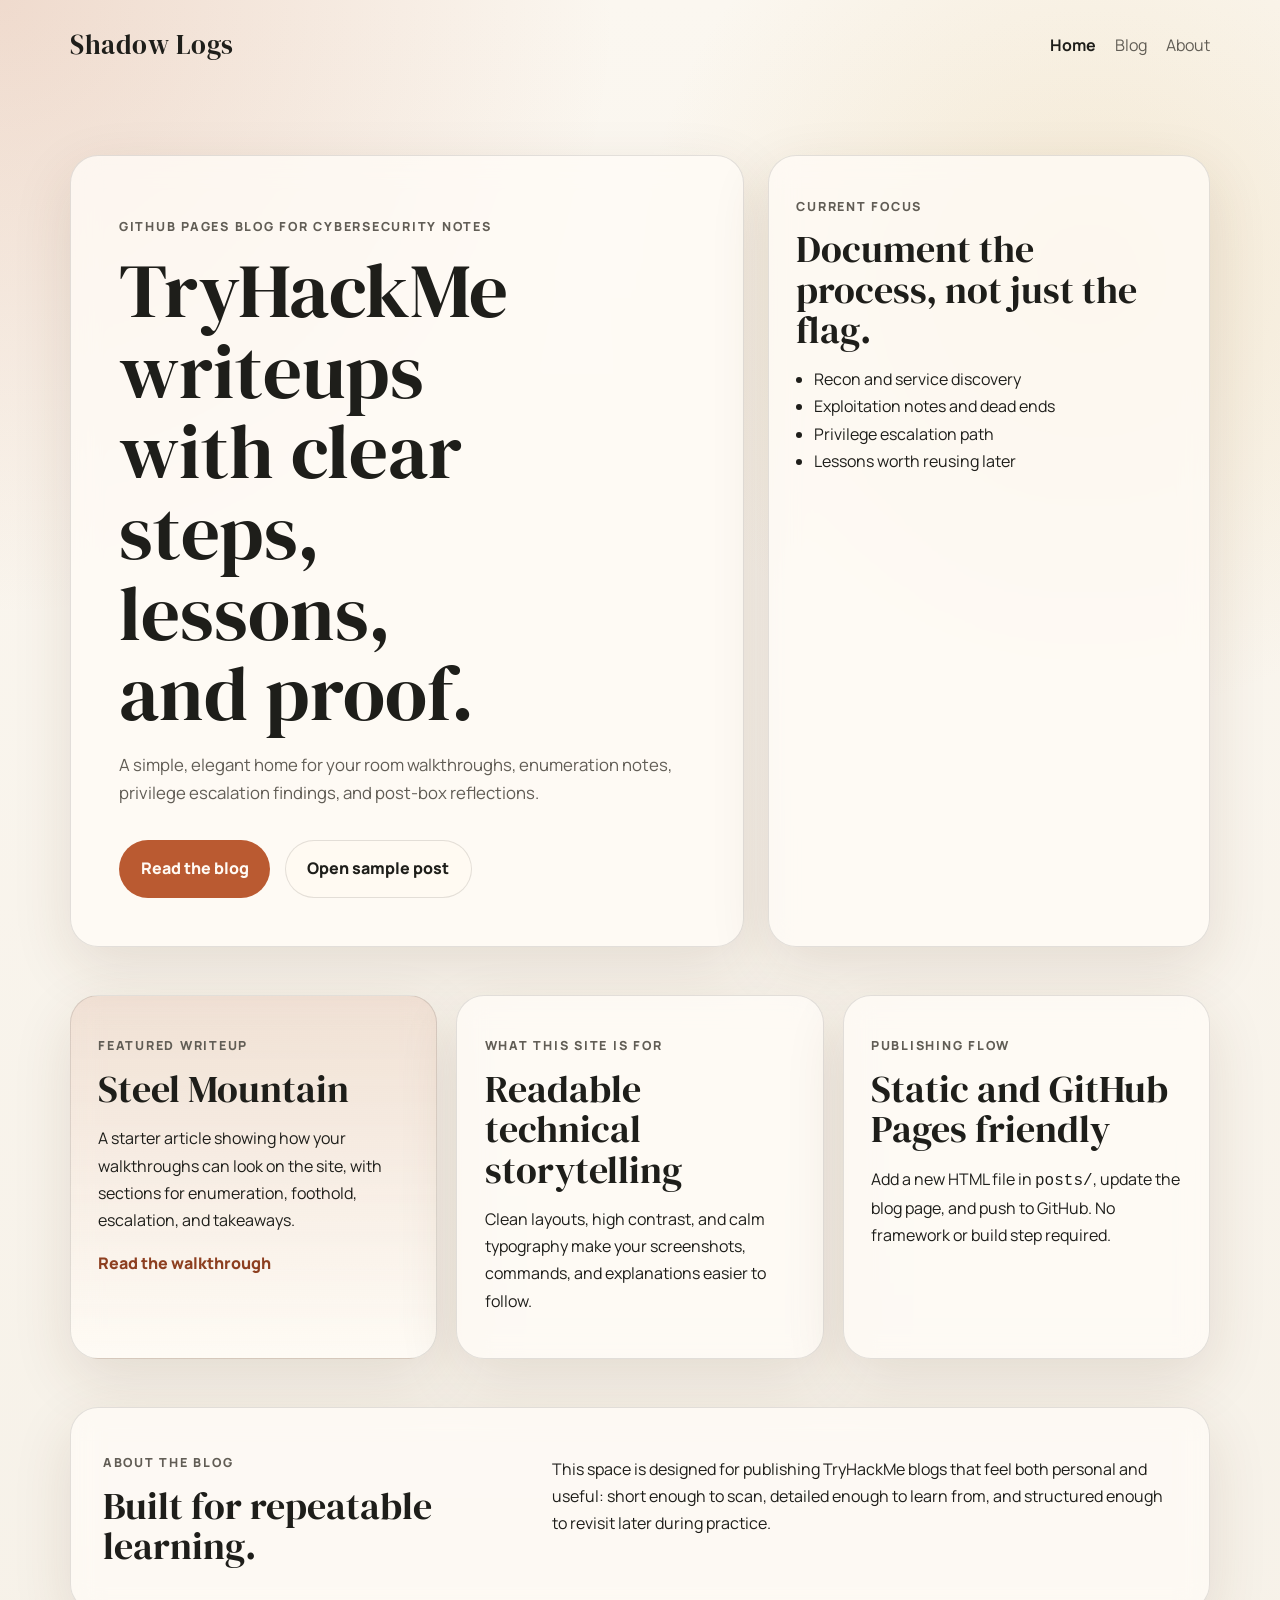
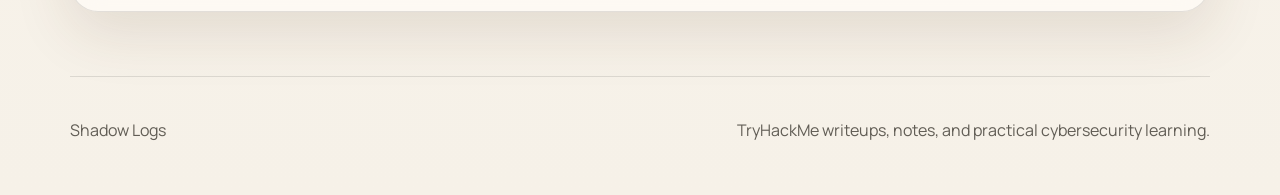
==== index.html @ 6ab24d90 "first commit" ====
<!DOCTYPE html>
<html lang="en">
  <head>
    <meta charset="UTF-8" />
    <meta name="viewport" content="width=device-width, initial-scale=1.0" />
    <title>Shadow Logs | TryHackMe Writeups</title>
    <meta
      name="description"
      content="A clean GitHub Pages blog for TryHackMe walkthroughs, notes, and practical cybersecurity lessons."
    />
    <link rel="preconnect" href="https://fonts.googleapis.com" />
    <link rel="preconnect" href="https://fonts.gstatic.com" crossorigin />
    <link
      href="https://fonts.googleapis.com/css2?family=DM+Serif+Display:ital@0;1&family=Manrope:wght@400;500;600;700;800&display=swap"
      rel="stylesheet"
    />
    <link rel="stylesheet" href="styles.css" />
  </head>
  <body>
    <div class="page-shell">
      <header class="site-header">
        <a class="brand" href="index.html">Shadow Logs</a>
        <nav class="site-nav">
          <a href="index.html" aria-current="page">Home</a>
          <a href="blog.html">Blog</a>
          <a href="#about">About</a>
        </nav>
      </header>

      <main>
        <section class="hero">
          <div class="hero-copy">
            <p class="eyebrow">GitHub Pages blog for cybersecurity notes</p>
            <h1>TryHackMe writeups with clear steps, lessons, and proof.</h1>
            <p class="hero-text">
              A simple, elegant home for your room walkthroughs, enumeration
              notes, privilege escalation findings, and post-box reflections.
            </p>
            <div class="hero-actions">
              <a class="button button-primary" href="blog.html">Read the blog</a>
              <a class="button button-secondary" href="posts/steel-mountain.html"
                >Open sample post</a
              >
            </div>
          </div>

          <aside class="hero-card">
            <p class="card-label">Current focus</p>
            <h2>Document the process, not just the flag.</h2>
            <ul class="hero-points">
              <li>Recon and service discovery</li>
              <li>Exploitation notes and dead ends</li>
              <li>Privilege escalation path</li>
              <li>Lessons worth reusing later</li>
            </ul>
          </aside>
        </section>

        <section class="featured-grid">
          <article class="feature-card feature-card-highlight">
            <p class="card-label">Featured writeup</p>
            <h2>Steel Mountain</h2>
            <p>
              A starter article showing how your walkthroughs can look on the
              site, with sections for enumeration, foothold, escalation, and
              takeaways.
            </p>
            <a class="text-link" href="posts/steel-mountain.html"
              >Read the walkthrough</a
            >
          </article>

          <article class="feature-card">
            <p class="card-label">What this site is for</p>
            <h2>Readable technical storytelling</h2>
            <p>
              Clean layouts, high contrast, and calm typography make your
              screenshots, commands, and explanations easier to follow.
            </p>
          </article>

          <article class="feature-card">
            <p class="card-label">Publishing flow</p>
            <h2>Static and GitHub Pages friendly</h2>
            <p>
              Add a new HTML file in <code>posts/</code>, update the blog page,
              and push to GitHub. No framework or build step required.
            </p>
          </article>
        </section>

        <section class="about-section" id="about">
          <div>
            <p class="eyebrow">About the blog</p>
            <h2>Built for repeatable learning.</h2>
          </div>
          <p>
            This space is designed for publishing TryHackMe blogs that feel both
            personal and useful: short enough to scan, detailed enough to learn
            from, and structured enough to revisit later during practice.
          </p>
        </section>
      </main>

      <footer class="site-footer">
        <p>Shadow Logs</p>
        <p>TryHackMe writeups, notes, and practical cybersecurity learning.</p>
      </footer>
    </div>
  </body>
</html>
---- styles.css ----
:root {
  --bg: #f6f1e8;
  --bg-strong: #efe2cc;
  --surface: rgba(255, 252, 246, 0.78);
  --surface-strong: #fffaf1;
  --text: #1e1e1a;
  --muted: #615d55;
  --line: rgba(30, 30, 26, 0.12);
  --accent: #ba5a31;
  --accent-dark: #8d3f20;
  --shadow: 0 20px 60px rgba(84, 49, 24, 0.12);
  --radius-lg: 28px;
  --radius-md: 20px;
  --radius-sm: 14px;
  --max-width: 1140px;
}

* {
  box-sizing: border-box;
}

html {
  scroll-behavior: smooth;
}

body {
  margin: 0;
  font-family: "Manrope", sans-serif;
  color: var(--text);
  background:
    radial-gradient(circle at top left, rgba(186, 90, 49, 0.18), transparent 28%),
    radial-gradient(circle at 85% 15%, rgba(215, 175, 97, 0.2), transparent 24%),
    linear-gradient(180deg, #fbf7f0 0%, var(--bg) 100%);
  line-height: 1.7;
}

a {
  color: inherit;
  text-decoration: none;
}

img {
  max-width: 100%;
  display: block;
}

code,
pre {
  font-family: "SFMono-Regular", Consolas, "Liberation Mono", Menlo, monospace;
}

.page-shell {
  width: min(calc(100% - 2rem), var(--max-width));
  margin: 0 auto;
}

.site-header,
.site-footer {
  display: flex;
  align-items: center;
  justify-content: space-between;
  gap: 1rem;
}

.site-header {
  padding: 1.4rem 0;
}

.brand {
  font-family: "DM Serif Display", serif;
  font-size: 1.7rem;
  letter-spacing: 0.02em;
}

.site-nav {
  display: flex;
  gap: 1.2rem;
  flex-wrap: wrap;
}

.site-nav a {
  color: var(--muted);
}

.site-nav a[aria-current="page"] {
  color: var(--text);
  font-weight: 700;
}

.hero {
  display: grid;
  grid-template-columns: 1.45fr 0.95fr;
  gap: 1.5rem;
  padding: 4rem 0 2rem;
  align-items: stretch;
}

.hero-copy,
.hero-card,
.feature-card,
.about-section,
.post-card,
.post-article,
.sidebar-card {
  background: var(--surface);
  backdrop-filter: blur(14px);
  border: 1px solid var(--line);
  border-radius: var(--radius-lg);
  box-shadow: var(--shadow);
}

.hero-copy {
  padding: 3rem;
}

.hero-card,
.feature-card,
.post-card,
.sidebar-card {
  padding: 1.7rem;
}

.hero h1,
.page-intro h1,
.post-article h1,
.featured-grid h2,
.about-section h2,
.post-card h2,
.hero-card h2 {
  font-family: "DM Serif Display", serif;
  line-height: 1.05;
  font-weight: 400;
  margin: 0;
}

.hero h1 {
  font-size: clamp(3rem, 6vw, 5.4rem);
  max-width: 10ch;
  margin: 0.4rem 0 1rem;
}

.eyebrow,
.card-label,
.post-meta {
  text-transform: uppercase;
  letter-spacing: 0.14em;
  font-size: 0.78rem;
  font-weight: 800;
  color: var(--muted);
}

.hero-text,
.page-intro p,
.lead {
  font-size: 1.05rem;
  color: var(--muted);
  max-width: 58ch;
}

.hero-actions {
  display: flex;
  flex-wrap: wrap;
  gap: 0.9rem;
  margin-top: 2rem;
}

.button {
  display: inline-flex;
  align-items: center;
  justify-content: center;
  border-radius: 999px;
  padding: 0.9rem 1.35rem;
  font-weight: 800;
  transition: transform 0.2s ease, background-color 0.2s ease;
}

.button:hover,
.text-link:hover {
  transform: translateY(-1px);
}

.button-primary {
  background: var(--accent);
  color: #fffaf4;
}

.button-primary:hover {
  background: var(--accent-dark);
}

.button-secondary {
  background: rgba(255, 250, 241, 0.88);
  border: 1px solid var(--line);
}

.hero-points,
.sidebar-card ul {
  padding-left: 1.1rem;
  margin-bottom: 0;
}

.featured-grid {
  display: grid;
  grid-template-columns: repeat(3, minmax(0, 1fr));
  gap: 1.2rem;
  padding: 1rem 0 2rem;
}

.feature-card-highlight {
  background:
    linear-gradient(180deg, rgba(186, 90, 49, 0.12), rgba(255, 252, 246, 0.85));
}

.feature-card h2,
.post-card h2,
.hero-card h2,
.about-section h2 {
  font-size: clamp(1.6rem, 3vw, 2.5rem);
  margin-bottom: 0.75rem;
}

.text-link {
  font-weight: 800;
  color: var(--accent-dark);
}

.about-section {
  display: grid;
  grid-template-columns: 0.8fr 1.2fr;
  gap: 2rem;
  padding: 2rem;
  margin: 1rem 0 4rem;
}

.blog-main {
  padding: 2rem 0 4rem;
}

.page-intro {
  max-width: 850px;
  margin-bottom: 2rem;
}

.page-intro h1 {
  font-size: clamp(2.8rem, 5vw, 4.6rem);
  margin: 0.4rem 0 1rem;
}

.posts-list {
  display: grid;
  gap: 1.2rem;
}

.muted-card {
  background: rgba(255, 249, 239, 0.54);
}

.post-layout {
  display: grid;
  grid-template-columns: minmax(0, 1.5fr) minmax(260px, 0.7fr);
  gap: 1.4rem;
  padding: 2rem 0 4rem;
}

.post-article {
  padding: 2.4rem;
}

.post-article h1 {
  font-size: clamp(2.8rem, 5vw, 4.2rem);
  margin: 0.4rem 0 0.8rem;
}

.post-article h2 {
  font-family: "DM Serif Display", serif;
  font-size: 2rem;
  font-weight: 400;
  margin-top: 2.2rem;
  margin-bottom: 0.5rem;
}

pre {
  overflow-x: auto;
  background: #201d18;
  color: #fef8ef;
  padding: 1rem 1.1rem;
  border-radius: var(--radius-sm);
}

.site-footer {
  padding: 1.5rem 0 2.2rem;
  color: var(--muted);
  border-top: 1px solid var(--line);
  flex-wrap: wrap;
}

@media (max-width: 900px) {
  .hero,
  .featured-grid,
  .about-section,
  .post-layout {
    grid-template-columns: 1fr;
  }

  .hero-copy,
  .post-article {
    padding: 2rem;
  }
}

@media (max-width: 640px) {
  .page-shell {
    width: min(calc(100% - 1.2rem), var(--max-width));
  }

  .site-header,
  .site-footer {
    align-items: flex-start;
    flex-direction: column;
  }

  .hero {
    padding-top: 2rem;
  }

  .hero h1,
  .page-intro h1,
  .post-article h1 {
    max-width: none;
  }
}
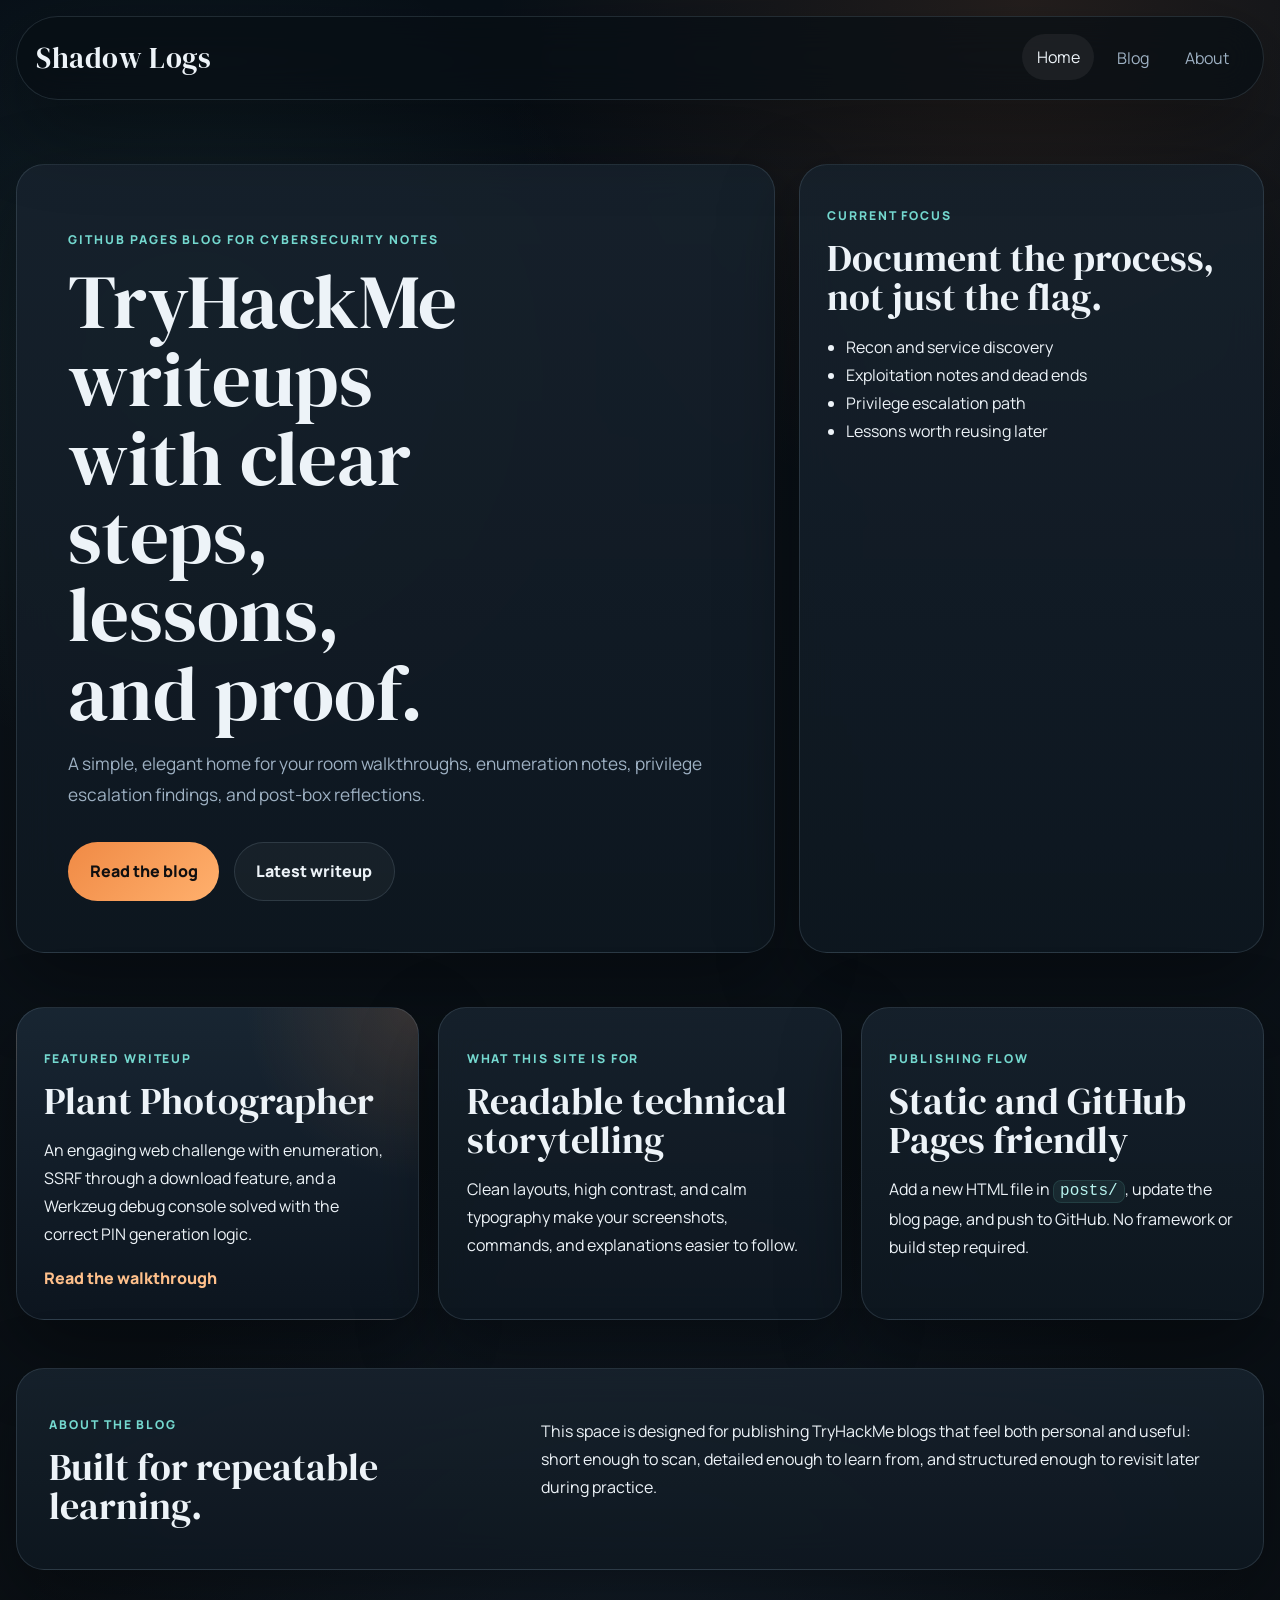
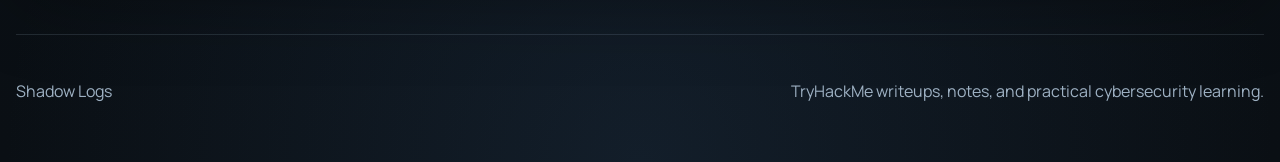
==== commit 16a457a4: "Refresh blog design and add Plant Photographer writeup" ====
--- a/index.html
+++ b/index.html
@@ -15,6 +15,7 @@
       rel="stylesheet"
     />
     <link rel="stylesheet" href="styles.css" />
+    <script src="script.js" defer></script>
   </head>
   <body>
     <div class="page-shell">
@@ -38,8 +39,8 @@
             </p>
             <div class="hero-actions">
               <a class="button button-primary" href="blog.html">Read the blog</a>
-              <a class="button button-secondary" href="posts/steel-mountain.html"
-                >Open sample post</a
+              <a class="button button-secondary" href="posts/plant-photographer.html"
+                >Latest writeup</a
               >
             </div>
           </div>
@@ -59,13 +60,13 @@
         <section class="featured-grid">
           <article class="feature-card feature-card-highlight">
             <p class="card-label">Featured writeup</p>
-            <h2>Steel Mountain</h2>
+            <h2>Plant Photographer</h2>
             <p>
-              A starter article showing how your walkthroughs can look on the
-              site, with sections for enumeration, foothold, escalation, and
-              takeaways.
+              An engaging web challenge with enumeration, SSRF through a
+              download feature, and a Werkzeug debug console solved with the
+              correct PIN generation logic.
             </p>
-            <a class="text-link" href="posts/steel-mountain.html"
+            <a class="text-link" href="posts/plant-photographer.html"
               >Read the walkthrough</a
             >
           </article>
--- a/styles.css
+++ b/styles.css
@@ -1,18 +1,24 @@
 :root {
-  --bg: #f6f1e8;
-  --bg-strong: #efe2cc;
-  --surface: rgba(255, 252, 246, 0.78);
-  --surface-strong: #fffaf1;
-  --text: #1e1e1a;
-  --muted: #615d55;
-  --line: rgba(30, 30, 26, 0.12);
-  --accent: #ba5a31;
-  --accent-dark: #8d3f20;
-  --shadow: 0 20px 60px rgba(84, 49, 24, 0.12);
+  --bg: #0a0f14;
+  --bg-strong: #101821;
+  --bg-soft: #16222e;
+  --surface: rgba(18, 27, 37, 0.82);
+  --surface-strong: #111b25;
+  --surface-highlight: rgba(27, 41, 56, 0.92);
+  --text: #edf3f8;
+  --muted: #9eb1c3;
+  --line: rgba(181, 209, 234, 0.14);
+  --line-strong: rgba(181, 209, 234, 0.24);
+  --accent: #f08a45;
+  --accent-dark: #cf6d2d;
+  --accent-cool: #74d8cf;
+  --code-bg: #071018;
+  --code-text: #d8e6f2;
+  --shadow: 0 28px 80px rgba(0, 0, 0, 0.34);
   --radius-lg: 28px;
   --radius-md: 20px;
   --radius-sm: 14px;
-  --max-width: 1140px;
+  --max-width: 1360px;
 }
 
 * {
@@ -25,13 +31,15 @@
 
 body {
   margin: 0;
+  min-height: 100vh;
   font-family: "Manrope", sans-serif;
   color: var(--text);
   background:
-    radial-gradient(circle at top left, rgba(186, 90, 49, 0.18), transparent 28%),
-    radial-gradient(circle at 85% 15%, rgba(215, 175, 97, 0.2), transparent 24%),
-    linear-gradient(180deg, #fbf7f0 0%, var(--bg) 100%);
-  line-height: 1.7;
+    radial-gradient(circle at 15% 20%, rgba(116, 216, 207, 0.09), transparent 24%),
+    radial-gradient(circle at 80% 0%, rgba(240, 138, 69, 0.12), transparent 26%),
+    radial-gradient(circle at 50% 100%, rgba(54, 90, 130, 0.2), transparent 34%),
+    linear-gradient(180deg, #081018 0%, #0b1219 32%, #0a0f14 100%);
+  line-height: 1.75;
 }
 
 a {
@@ -47,6 +55,22 @@
 code,
 pre {
   font-family: "SFMono-Regular", Consolas, "Liberation Mono", Menlo, monospace;
+}
+
+code {
+  background: rgba(116, 216, 207, 0.08);
+  color: #b8f4ef;
+  border: 1px solid rgba(116, 216, 207, 0.12);
+  border-radius: 8px;
+  padding: 0.08rem 0.38rem;
+}
+
+pre code {
+  background: transparent;
+  color: inherit;
+  border: 0;
+  border-radius: 0;
+  padding: 0;
 }
 
 .page-shell {
@@ -63,35 +87,52 @@
 }
 
 .site-header {
-  padding: 1.4rem 0;
+  position: sticky;
+  top: 0;
+  z-index: 20;
+  margin-top: 1rem;
+  padding: 1rem 1.2rem;
+  background: rgba(8, 14, 20, 0.72);
+  border: 1px solid var(--line);
+  border-radius: 999px;
+  backdrop-filter: blur(18px);
+  box-shadow: var(--shadow);
 }
 
 .brand {
   font-family: "DM Serif Display", serif;
-  font-size: 1.7rem;
+  font-size: 1.8rem;
   letter-spacing: 0.02em;
 }
 
 .site-nav {
   display: flex;
-  gap: 1.2rem;
+  gap: 0.5rem;
   flex-wrap: wrap;
 }
 
 .site-nav a {
   color: var(--muted);
-}
-
+  padding: 0.55rem 0.9rem;
+  border-radius: 999px;
+  transition:
+    background-color 0.2s ease,
+    color 0.2s ease,
+    transform 0.2s ease;
+}
+
+.site-nav a:hover,
 .site-nav a[aria-current="page"] {
   color: var(--text);
-  font-weight: 700;
+  background: rgba(255, 255, 255, 0.06);
+  transform: translateY(-1px);
 }
 
 .hero {
   display: grid;
-  grid-template-columns: 1.45fr 0.95fr;
+  grid-template-columns: 1.5fr 0.92fr;
   gap: 1.5rem;
-  padding: 4rem 0 2rem;
+  padding: 4rem 0 2.4rem;
   align-items: stretch;
 }
 
@@ -102,15 +143,19 @@
 .post-card,
 .post-article,
 .sidebar-card {
-  background: var(--surface);
-  backdrop-filter: blur(14px);
+  background: linear-gradient(
+    180deg,
+    rgba(23, 34, 45, 0.9) 0%,
+    rgba(14, 23, 32, 0.92) 100%
+  );
   border: 1px solid var(--line);
   border-radius: var(--radius-lg);
   box-shadow: var(--shadow);
+  backdrop-filter: blur(18px);
 }
 
 .hero-copy {
-  padding: 3rem;
+  padding: 3.2rem;
 }
 
 .hero-card,
@@ -128,33 +173,33 @@
 .post-card h2,
 .hero-card h2 {
   font-family: "DM Serif Display", serif;
-  line-height: 1.05;
+  line-height: 1.02;
   font-weight: 400;
   margin: 0;
 }
 
 .hero h1 {
-  font-size: clamp(3rem, 6vw, 5.4rem);
-  max-width: 10ch;
-  margin: 0.4rem 0 1rem;
+  font-size: clamp(3.1rem, 6vw, 5.8rem);
+  max-width: 9.5ch;
+  margin: 0.45rem 0 1rem;
 }
 
 .eyebrow,
 .card-label,
 .post-meta {
   text-transform: uppercase;
-  letter-spacing: 0.14em;
-  font-size: 0.78rem;
+  letter-spacing: 0.16em;
+  font-size: 0.76rem;
   font-weight: 800;
-  color: var(--muted);
+  color: var(--accent-cool);
 }
 
 .hero-text,
 .page-intro p,
 .lead {
-  font-size: 1.05rem;
+  font-size: 1.08rem;
   color: var(--muted);
-  max-width: 58ch;
+  max-width: 62ch;
 }
 
 .hero-actions {
@@ -171,7 +216,10 @@
   border-radius: 999px;
   padding: 0.9rem 1.35rem;
   font-weight: 800;
-  transition: transform 0.2s ease, background-color 0.2s ease;
+  transition:
+    transform 0.2s ease,
+    background-color 0.2s ease,
+    border-color 0.2s ease;
 }
 
 .button:hover,
@@ -180,22 +228,23 @@
 }
 
 .button-primary {
-  background: var(--accent);
-  color: #fffaf4;
+  background: linear-gradient(135deg, var(--accent) 0%, #ffb06d 100%);
+  color: #0f0f10;
 }
 
 .button-primary:hover {
-  background: var(--accent-dark);
+  background: linear-gradient(135deg, var(--accent-dark) 0%, #ff9b4c 100%);
 }
 
 .button-secondary {
-  background: rgba(255, 250, 241, 0.88);
+  background: rgba(255, 255, 255, 0.04);
   border: 1px solid var(--line);
+  color: var(--text);
 }
 
 .hero-points,
 .sidebar-card ul {
-  padding-left: 1.1rem;
+  padding-left: 1.2rem;
   margin-bottom: 0;
 }
 
@@ -208,20 +257,21 @@
 
 .feature-card-highlight {
   background:
-    linear-gradient(180deg, rgba(186, 90, 49, 0.12), rgba(255, 252, 246, 0.85));
+    radial-gradient(circle at top right, rgba(240, 138, 69, 0.15), transparent 34%),
+    linear-gradient(180deg, rgba(25, 39, 52, 0.96), rgba(13, 22, 31, 0.95));
 }
 
 .feature-card h2,
 .post-card h2,
 .hero-card h2,
 .about-section h2 {
-  font-size: clamp(1.6rem, 3vw, 2.5rem);
+  font-size: clamp(1.6rem, 3vw, 2.55rem);
   margin-bottom: 0.75rem;
 }
 
 .text-link {
   font-weight: 800;
-  color: var(--accent-dark);
+  color: #ffc08b;
 }
 
 .about-section {
@@ -237,12 +287,12 @@
 }
 
 .page-intro {
-  max-width: 850px;
+  max-width: 920px;
   margin-bottom: 2rem;
 }
 
 .page-intro h1 {
-  font-size: clamp(2.8rem, 5vw, 4.6rem);
+  font-size: clamp(2.9rem, 5vw, 4.8rem);
   margin: 0.4rem 0 1rem;
 }
 
@@ -252,53 +302,166 @@
 }
 
 .muted-card {
-  background: rgba(255, 249, 239, 0.54);
+  background: linear-gradient(
+    180deg,
+    rgba(17, 27, 36, 0.75),
+    rgba(13, 21, 29, 0.82)
+  );
 }
 
 .post-layout {
   display: grid;
-  grid-template-columns: minmax(0, 1.5fr) minmax(260px, 0.7fr);
-  gap: 1.4rem;
+  grid-template-columns: minmax(0, 2.25fr) minmax(300px, 0.85fr);
+  gap: 1.6rem;
+  align-items: start;
   padding: 2rem 0 4rem;
 }
 
 .post-article {
-  padding: 2.4rem;
+  padding: clamp(1.5rem, 2.4vw, 3rem);
 }
 
 .post-article h1 {
-  font-size: clamp(2.8rem, 5vw, 4.2rem);
-  margin: 0.4rem 0 0.8rem;
+  font-size: clamp(3.2rem, 6vw, 5.2rem);
+  margin: 0.45rem 0 0.85rem;
 }
 
 .post-article h2 {
   font-family: "DM Serif Display", serif;
-  font-size: 2rem;
+  font-size: clamp(2rem, 3vw, 2.65rem);
   font-weight: 400;
-  margin-top: 2.2rem;
-  margin-bottom: 0.5rem;
+  margin-top: 2.5rem;
+  margin-bottom: 0.75rem;
+}
+
+.post-article p,
+.post-article li {
+  color: #d8e2ec;
+  font-size: 1.04rem;
+}
+
+.post-article ul,
+.post-article ol {
+  padding-left: 1.35rem;
+}
+
+.post-article img {
+  width: 100%;
+  margin: 1.25rem 0;
+  border-radius: var(--radius-md);
+  border: 1px solid var(--line-strong);
+  box-shadow: 0 16px 42px rgba(0, 0, 0, 0.26);
+  cursor: zoom-in;
+  object-fit: cover;
+  transition:
+    transform 0.22s ease,
+    border-color 0.22s ease,
+    box-shadow 0.22s ease;
+}
+
+.post-article img:hover {
+  transform: translateY(-2px);
+  border-color: rgba(116, 216, 207, 0.35);
+  box-shadow: 0 22px 48px rgba(0, 0, 0, 0.32);
 }
 
 pre {
   overflow-x: auto;
-  background: #201d18;
-  color: #fef8ef;
-  padding: 1rem 1.1rem;
+  background:
+    linear-gradient(180deg, rgba(7, 16, 24, 0.98), rgba(8, 13, 18, 0.98));
+  color: var(--code-text);
+  padding: 1.1rem 1.2rem;
   border-radius: var(--radius-sm);
+  border: 1px solid rgba(116, 216, 207, 0.12);
+  box-shadow: inset 0 1px 0 rgba(255, 255, 255, 0.03);
+}
+
+.post-sidebar {
+  position: sticky;
+  top: 6.8rem;
+}
+
+.sidebar-card {
+  background:
+    radial-gradient(circle at top left, rgba(240, 138, 69, 0.12), transparent 30%),
+    linear-gradient(180deg, rgba(20, 30, 39, 0.98), rgba(13, 21, 29, 0.96));
 }
 
 .site-footer {
-  padding: 1.5rem 0 2.2rem;
+  padding: 1.6rem 0 2.6rem;
   color: var(--muted);
   border-top: 1px solid var(--line);
   flex-wrap: wrap;
 }
 
+.image-modal {
+  position: fixed;
+  inset: 0;
+  z-index: 1000;
+  display: grid;
+  place-items: center;
+  padding: 1.4rem;
+  background: rgba(3, 8, 13, 0.86);
+  backdrop-filter: blur(8px);
+  opacity: 0;
+  pointer-events: none;
+  transition: opacity 0.2s ease;
+}
+
+.image-modal.is-open {
+  opacity: 1;
+  pointer-events: auto;
+}
+
+.image-modal__frame {
+  position: relative;
+  width: min(96vw, 1500px);
+  max-height: 92vh;
+  display: grid;
+  gap: 0.8rem;
+}
+
+.image-modal__image {
+  width: 100%;
+  max-height: calc(92vh - 3rem);
+  object-fit: contain;
+  border-radius: 18px;
+  border: 1px solid rgba(255, 255, 255, 0.12);
+  box-shadow: 0 30px 80px rgba(0, 0, 0, 0.45);
+}
+
+.image-modal__caption {
+  color: #d3e2ee;
+  text-align: center;
+}
+
+.image-modal__close {
+  position: absolute;
+  top: 0.75rem;
+  right: 0.75rem;
+  border: 0;
+  border-radius: 999px;
+  padding: 0.7rem 0.9rem;
+  background: rgba(9, 16, 22, 0.72);
+  color: white;
+  cursor: pointer;
+  font: inherit;
+}
+
+@media (max-width: 1100px) {
+  .post-layout {
+    grid-template-columns: minmax(0, 1fr);
+  }
+
+  .post-sidebar {
+    position: static;
+  }
+}
+
 @media (max-width: 900px) {
   .hero,
   .featured-grid,
-  .about-section,
-  .post-layout {
+  .about-section {
     grid-template-columns: 1fr;
   }
 
@@ -310,17 +473,18 @@
 
 @media (max-width: 640px) {
   .page-shell {
-    width: min(calc(100% - 1.2rem), var(--max-width));
+    width: min(calc(100% - 1rem), var(--max-width));
   }
 
   .site-header,
   .site-footer {
     align-items: flex-start;
     flex-direction: column;
+    border-radius: 28px;
   }
 
   .hero {
-    padding-top: 2rem;
+    padding-top: 2.3rem;
   }
 
   .hero h1,
@@ -328,4 +492,8 @@
   .post-article h1 {
     max-width: none;
   }
-}
+
+  .image-modal {
+    padding: 0.75rem;
+  }
+}
